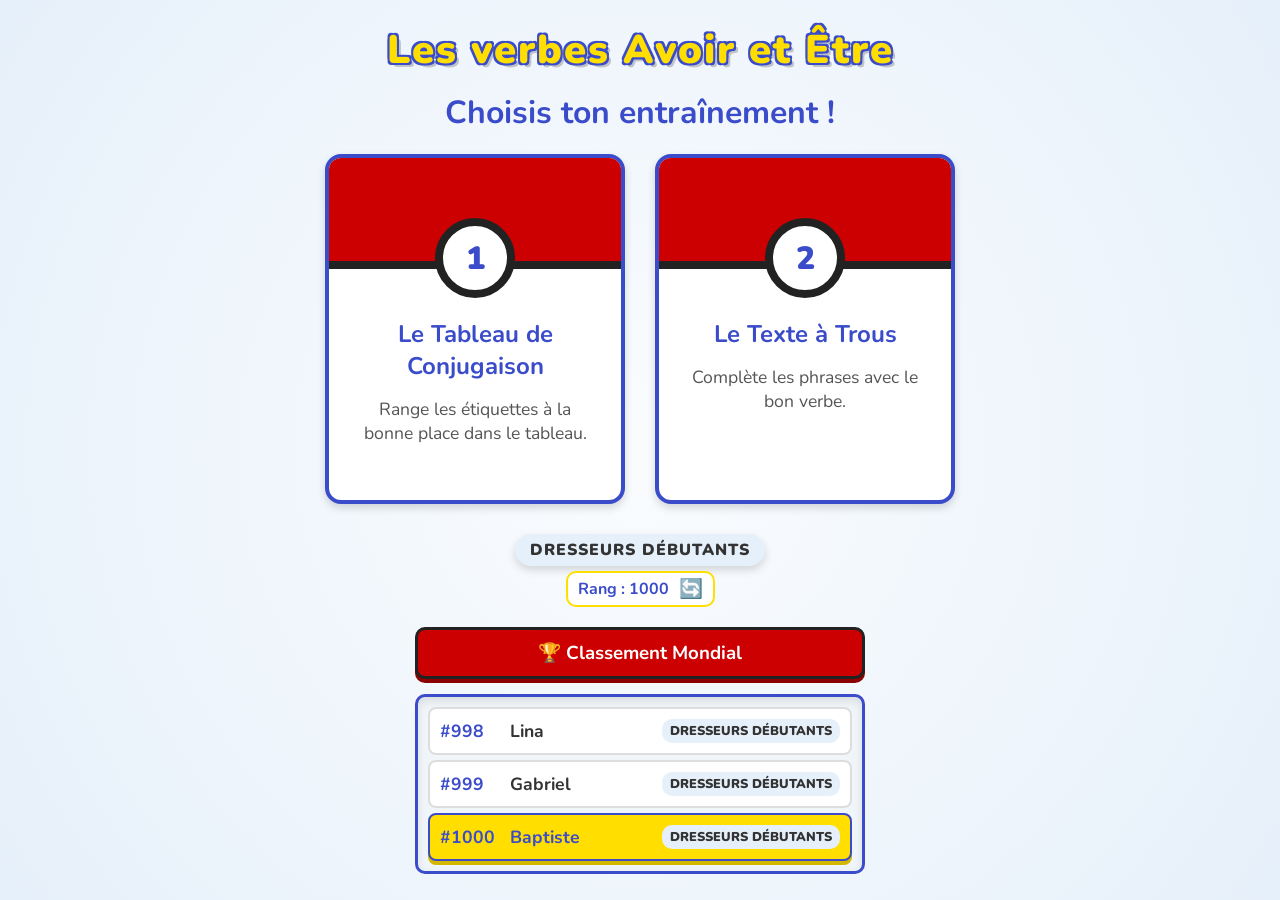
==== index.html @ 187c8673 "initialisation" ====
<!DOCTYPE html>
<html lang="fr">
<head>
    <meta charset="UTF-8">
    <meta name="viewport" content="width=device-width, initial-scale=1.0, maximum-scale=1.0, user-scalable=no">
    <title>Jeu Avoir et Être - Menu Principal</title>
    <!-- Google Fonts -->
    <link rel="preconnect" href="https://fonts.googleapis.com">
    <link rel="preconnect" href="https://fonts.gstatic.com" crossorigin>
    <link href="https://fonts.googleapis.com/css2?family=Nunito:wght@400;700;900&display=swap" rel="stylesheet">
    <!-- CSS -->
    <link rel="stylesheet" href="css/style.css">
</head>
<body>
    <div id="app">
        <!-- HEADER -->
        <header>
            <h1 class="pokemon-title">Les verbes Avoir et Être</h1>
        </header>

        <!-- MENU PRINCIPAL -->
        <section id="menu" class="screen active">
            <h2>Choisis ton entraînement !</h2>
            <div class="menu-cards">
                <div class="card" onclick="window.location.href='exercice1.html'">
                    <div class="card-icon">1</div>
                    <h3>Le Tableau de Conjugaison</h3>
                    <p>Range les étiquettes à la bonne place dans le tableau.</p>
                </div>
                <div class="card" onclick="window.location.href='exercice2.html'">
                    <div class="card-icon">2</div>
                    <h3>Le Texte à Trous</h3>
                    <p>Complète les phrases avec le bon verbe.</p>
                </div>
            </div>
            
            <div id="rank-badge" class="rank-badge home-badge"></div>
            
            <div class="home-leaderboard-wrapper">
                <h3>🏆 Classement Mondial</h3>
                <div class="leaderboard-container" style="height: auto; margin-bottom: 0;">
                    <div class="leaderboard-list" id="home-leaderboard">
                        <!-- Loaded via JS -->
                    </div>
                </div>
            </div>
        </section>
    </div>

    <!-- JS -->
    <script src="js/shared.js"></script>
</body>
</html>
---- css/style.css ----
:root {
    --poke-red: #CC0000;
    --poke-yellow: #FFDE00;
    --poke-blue: #3B4CCA;
    --bg-color: #E6F0FA;
    --text-color: #333333;
    --white: #FFFFFF;
    --shadow: 0 4px 8px rgba(0, 0, 0, 0.15);
    --border-radius: 16px;
    --error-color: #FF4A4A;
    --success-color: #4CAF50;
}

* {
    box-sizing: border-box;
    margin: 0;
    padding: 0;
    user-select: none; /* Prevent text selection while dragging */
    -webkit-user-select: none;
}

body {
    font-family: 'Nunito', sans-serif;
    background-color: var(--bg-color);
    background-image: radial-gradient(circle at 50% 50%, rgba(255, 255, 255, 0.8) 0%, rgba(230, 240, 250, 0.8) 100%);
    color: var(--text-color);
    min-height: 100vh;
    overflow-y: auto;
    overflow-x: hidden; /* Allow vertical scroll if needed */
    display: flex;
    justify-content: center;
    align-items: center;
}

#app {
    width: 100%;
    max-width: 1024px;
    min-height: 100vh;
    height: auto;
    display: flex;
    flex-direction: column;
    padding: 20px;
    position: relative;
}

/* HEADER */
header {
    position: relative;
    display: flex;
    justify-content: center;
    align-items: center;
    margin-bottom: 5px;
    min-height: 60px;
}

.pokemon-title {
    text-align: center;
    font-size: 2.5rem;
    font-weight: 900;
    color: var(--poke-yellow);
    text-shadow: 2px 2px 0 var(--poke-blue), -2px -2px 0 var(--poke-blue), 2px -2px 0 var(--poke-blue), -2px 2px 0 var(--poke-blue), 4px 4px 0px rgba(0,0,0,0.2);
    letter-spacing: 2px;
}

button {
    font-family: 'Nunito', sans-serif;
    font-weight: 700;
    font-size: 1.2rem;
    padding: 10px 20px;
    border: none;
    border-radius: 50px;
    cursor: pointer;
    box-shadow: var(--shadow);
    transition: transform 0.1s, box-shadow 0.1s;
}

button:active {
    transform: scale(0.95);
    box-shadow: 0 2px 4px rgba(0,0,0,0.2);
}

#btn-home {
    position: absolute;
    left: 0;
    background-color: var(--white);
    color: var(--poke-blue);
    border: 2px solid var(--poke-blue);
}

.hidden {
    display: none !important;
}

/* SCREENS */
.screen {
    flex: 1;
    display: none;
    flex-direction: column;
    animation: fadeIn 0.3s ease;
}

.screen.active {
    display: flex;
}

#menu {
    justify-content: center;
}

h2 {
    font-size: 2rem;
    color: var(--poke-blue);
    margin-bottom: 5px;
    text-align: center;
}

/* MENU CARDS */
.menu-cards {
    display: flex;
    gap: 30px;
    justify-content: center;
    align-items: center;
    margin-top: 15px;
}

.card {
    background: var(--white);
    width: 300px;
    height: 350px;
    border-radius: var(--border-radius);
    padding: 30px;
    text-align: center;
    box-shadow: var(--shadow);
    cursor: pointer;
    transition: transform 0.2s, box-shadow 0.2s;
    border: 4px solid var(--poke-blue);
    position: relative;
    overflow: hidden;
}

/* Pokéball header effect for cards */
.card::before {
    content: '';
    position: absolute;
    top: 0;
    left: 0;
    width: 100%;
    height: 30%;
    background-color: var(--poke-red);
    z-index: 0;
}
.card::after {
    content: '';
    position: absolute;
    top: 30%;
    left: 0;
    width: 100%;
    height: 8px;
    background-color: #222;
    z-index: 0;
}

.card > * {
    position: relative;
    z-index: 1;
}

.card:hover {
    transform: translateY(-10px);
    box-shadow: 0 8px 16px rgba(0, 0, 0, 0.2);
}

.card-icon {
    width: 80px;
    height: 80px;
    background: var(--white);
    border: 8px solid #222;
    border-radius: 50%;
    margin: 30px auto 20px;
    display: flex;
    justify-content: center;
    align-items: center;
    font-size: 2rem;
    font-weight: 900;
    color: var(--poke-blue);
}

.card h3 {
    font-size: 1.5rem;
    margin-bottom: 15px;
    color: var(--poke-blue);
}

.card p {
    font-size: 1.1rem;
    color: #555;
}

/* EXERCICE 1 - TABLEAU */
.table-container {
    display: flex;
    gap: 20px;
    justify-content: center;
    flex: 1;
    min-height: 0;
}

.column {
    background: var(--white);
    border-radius: var(--border-radius);
    box-shadow: var(--shadow);
    flex: 1;
    padding: 15px;
    display: flex;
    flex-direction: column;
    border: 3px solid var(--poke-blue);
}

.col-title {
    text-align: center;
    font-size: 1.5rem;
    margin-bottom: 10px;
    padding: 5px;
    border-radius: 10px;
    color: white;
}

.col-title.avoir { background-color: var(--poke-blue); }
.col-title.etre { background-color: var(--poke-red); }

.rows {
    display: flex;
    flex-direction: column;
    gap: 8px;
    flex: 1;
    overflow-y: auto;
}

.row {
    display: flex;
    align-items: center;
    gap: 10px;
    font-size: 1.3rem;
    font-weight: bold;
}

.pronoun {
    width: 80px;
    text-align: right;
    color: #444;
}

.dropzone {
    flex: 1;
    min-height: 45px;
    background-color: #f0f5fa;
    border: 3px dashed #b0c4de;
    border-radius: 10px;
    display: flex;
    justify-content: center;
    align-items: center;
    transition: background-color 0.2s;
}

.dropzone.active-hover {
    background-color: #d0e4ff;
    border-color: var(--poke-blue);
}

/* LABELS & DRAGGING */
.label {
    background-color: var(--poke-yellow);
    color: #222;
    padding: 6px 15px;
    font-size: 1.3rem;
    font-weight: 800;
    border-radius: 8px;
    box-shadow: 0 4px 0 #d4b800, 0 5px 5px rgba(0,0,0,0.2);
    cursor: grab;
    touch-action: none; /* Crucial for pointer events */
    border: 2px solid #222;
    display: inline-flex;
    justify-content: center;
    align-items: center;
    transition: transform 0.1s;
}

.label:active {
    cursor: grabbing;
}

.label.dragging {
    position: fixed; /* ou absolute selon la logique JS */
    z-index: 1000;
    pointer-events: none; /* Let pointer events pass through to dropzone */
    transform: scale(1.1);
    box-shadow: 0 10px 20px rgba(0,0,0,0.3);
}

.bank-container {
    margin-top: 15px;
    background: var(--white);
    border-radius: var(--border-radius);
    padding: 10px;
    box-shadow: var(--shadow);
    border: 3px solid #222;
}

.bank-container h3 {
    margin-bottom: 10px;
    color: #555;
}

.bank {
    display: flex;
    flex-wrap: wrap;
    gap: 15px;
    justify-content: center;
    min-height: 80px;
    border: none;
    background: transparent;
}

/* EXERCICE 2 - PHRASES */
.score-board {
    font-size: 1.5rem;
    font-weight: bold;
    color: var(--poke-blue);
    background: white;
    padding: 10px 20px;
    border-radius: 20px;
    align-self: center;
    margin-bottom: 20px;
    box-shadow: var(--shadow);
    border: 2px solid var(--poke-yellow);
}

.sentence-container {
    background: white;
    padding: 40px;
    border-radius: var(--border-radius);
    box-shadow: var(--shadow);
    font-size: 2rem;
    line-height: 1.8;
    text-align: center;
    border: 4px solid var(--poke-blue);
    flex: 1;
    display: flex;
    align-items: center;
    justify-content: center;
}

.inline-dropzone {
    display: inline-flex;
    width: 120px;
    height: 60px;
    vertical-align: middle;
    margin: 0 10px;
}

/* ANIMATIONS */
@keyframes fadeIn {
    from { opacity: 0; transform: translateY(10px); }
    to { opacity: 1; transform: translateY(0); }
}

@keyframes shake {
    0%, 100% { transform: translateX(0); }
    20%, 60% { transform: translateX(-10px); }
    40%, 80% { transform: translateX(10px); }
}

.error-shake {
    animation: shake 0.4s ease-in-out;
    background-color: var(--error-color) !important;
    color: white !important;
    box-shadow: 0 4px 0 #cc0000 !important;
}

.success-drop {
    background-color: var(--success-color) !important;
    color: white !important;
    box-shadow: 0 4px 0 #388e3c !important;
    pointer-events: none; /* can't drag it anymore */
}

/* MODAL */
.modal {
    position: fixed;
    top: 0; left: 0; right: 0; bottom: 0;
    background: rgba(0,0,0,0.7);
    display: flex;
    justify-content: center;
    align-items: center;
    z-index: 2000;
}

.modal-content {
    background: white;
    padding: 40px;
    border-radius: 20px;
    text-align: center;
    box-shadow: 0 10px 30px rgba(0,0,0,0.5);
    border: 5px solid var(--poke-yellow);
    max-width: 500px;
    animation: fadeIn 0.3s;
}

.modal-content h2 {
    font-size: 2.5rem;
    color: var(--poke-blue);
}

.modal-content p {
    font-size: 1.5rem;
    margin-bottom: 30px;
}

.modal-buttons {
    display: flex;
    gap: 20px;
    justify-content: center;
}

.btn-primary {
    background-color: var(--poke-blue);
    color: white;
}

.btn-secondary {
    background-color: var(--poke-yellow);
    color: #222;
}

/* RANK BADGE */
.rank-badge {
    position: absolute;
    top: 5px;
    right: 0;
    display: flex;
    flex-direction: column;
    align-items: flex-end;
    gap: 5px;
    z-index: 10;
}

.home-badge {
    position: static;
    align-items: center;
    margin-top: 30px;
}

.league-name {
    padding: 5px 15px;
    border-radius: 20px;
    font-weight: 900;
    font-size: 1rem;
    box-shadow: var(--shadow);
    text-transform: uppercase;
    letter-spacing: 1px;
}

.rank-number {
    font-weight: bold;
    font-size: 1rem;
    color: var(--poke-blue);
    background: white;
    padding: 3px 10px;
    border-radius: 10px;
    border: 2px solid var(--poke-yellow);
    display: flex;
    align-items: center;
    gap: 10px;
}

.reset-btn {
    cursor: pointer;
    font-size: 1.2rem;
    transition: transform 0.2s;
}

.reset-btn:hover {
    transform: rotate(45deg);
}

/* EXERCISE HEADER */
.exercise-header {
    position: relative;
    display: flex;
    justify-content: center;
    align-items: center;
    margin-bottom: 20px;
    min-height: 60px;
}

.exercise-title {
    font-size: 2rem;
    color: var(--poke-blue);
    margin: 0;
}

/* LEADERBOARD ANIMATION */
.home-leaderboard-wrapper {
    width: 100%;
    max-width: 450px;
    margin: 20px auto 0;
}

.home-leaderboard-wrapper h3 {
    text-align: center;
    color: white;
    background-color: var(--poke-red);
    margin-bottom: 15px;
    padding: 10px;
    border-radius: 10px;
    border: 3px solid #222;
    box-shadow: 0 4px 0 #8b0000;
}

.leaderboard-container {
    background: #f0f5fa;
    border: 3px solid var(--poke-blue);
    border-radius: 10px;
    padding: 10px;
    margin-bottom: 20px;
    height: 180px;
    overflow: hidden;
    position: relative;
    box-shadow: inset 0 4px 8px rgba(0,0,0,0.1);
}

.leaderboard-list {
    display: flex;
    flex-direction: column;
    gap: 5px;
    transition: transform 1.5s cubic-bezier(0.25, 1, 0.5, 1);
}

.leaderboard-item {
    display: grid;
    grid-template-columns: 60px 1fr auto;
    align-items: center;
    gap: 10px;
    padding: 10px;
    background: white;
    border-radius: 8px;
    font-size: 1.1rem;
    font-weight: bold;
    border: 2px solid #ddd;
}

.item-rank { color: var(--poke-blue); }
.item-name { text-align: left; }
.item-league {
    font-size: 0.8rem;
    padding: 3px 8px;
    border-radius: 10px;
    color: white;
    text-transform: uppercase;
    font-weight: 900;
}

.leaderboard-item.is-baptiste {
    background: var(--poke-yellow);
    border-color: var(--poke-blue);
    color: var(--poke-blue);
    box-shadow: 0 4px 0 #d4b800;
}

/* RESPONSIVE TABLET / MOBILE */
@media (max-width: 768px) {
    .pokemon-title { font-size: 1.8rem; }
    h2 { font-size: 1.5rem; }
    .col-title { font-size: 1.4rem; }
    .row { font-size: 1.2rem; }
    .label { font-size: 1.2rem; padding: 8px 15px; }
    .sentence-container { font-size: 1.5rem; padding: 20px; }
    .inline-dropzone { width: 100px; height: 50px; }
}
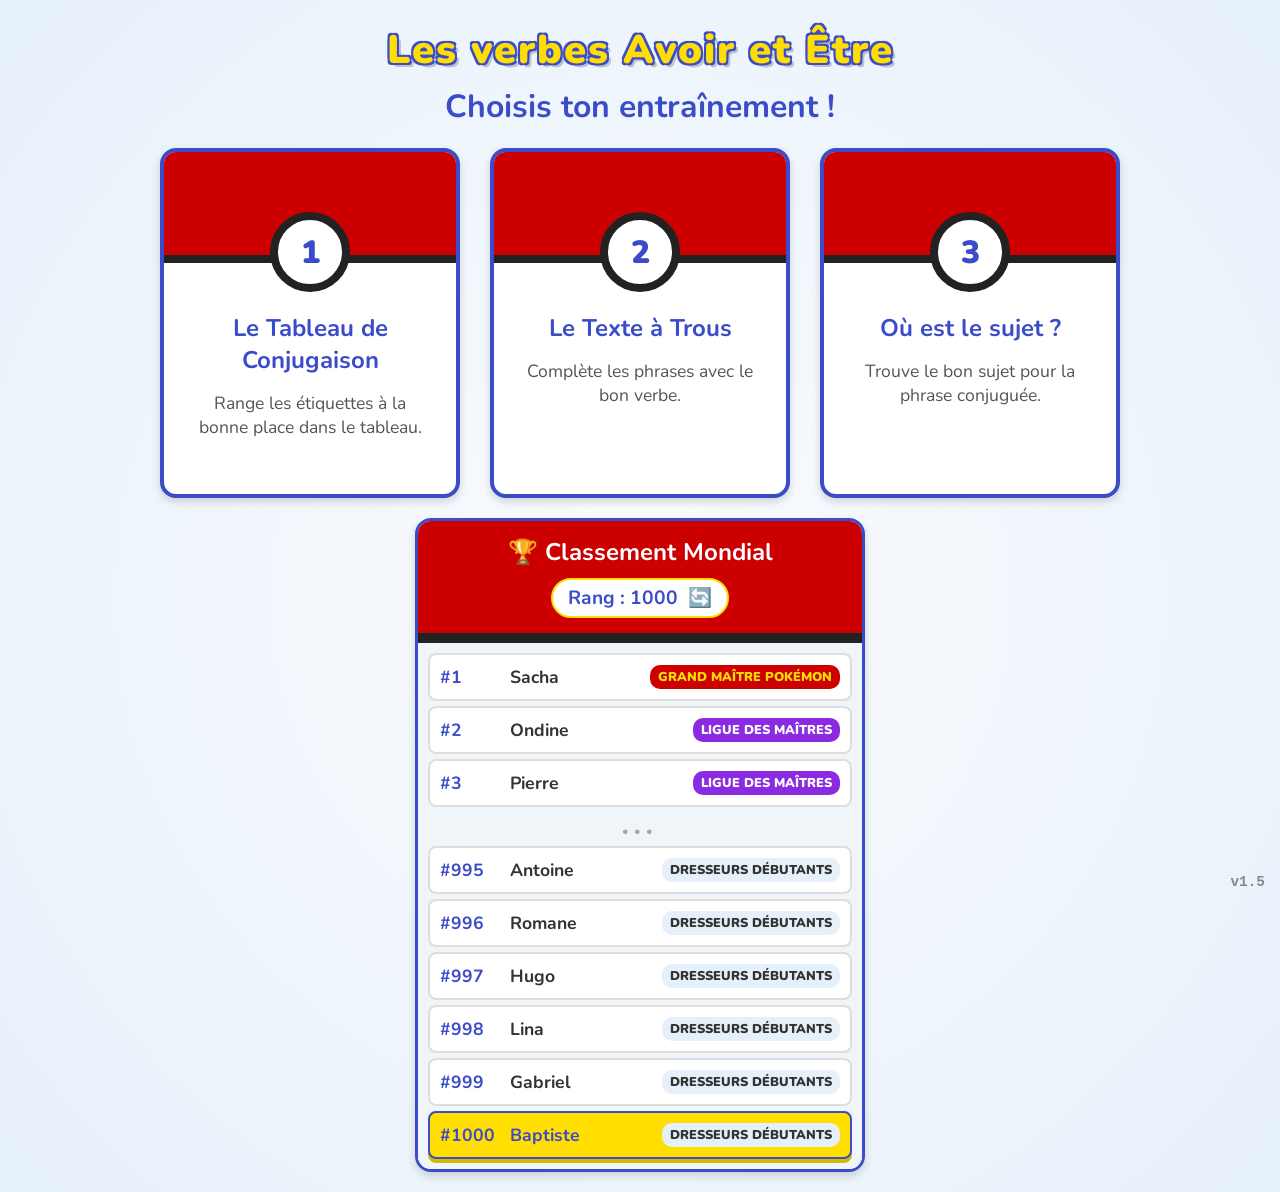
==== commit 33cffff1: "v1.5" ====
--- a/index.html
+++ b/index.html
@@ -32,19 +32,29 @@
                     <h3>Le Texte à Trous</h3>
                     <p>Complète les phrases avec le bon verbe.</p>
                 </div>
+                <div class="card" onclick="window.location.href='exercice3.html'">
+                    <div class="card-icon">3</div>
+                    <h3>Où est le sujet ?</h3>
+                    <p>Trouve le bon sujet pour la phrase conjuguée.</p>
+                </div>
             </div>
             
-            <div id="rank-badge" class="rank-badge home-badge"></div>
-            
-            <div class="home-leaderboard-wrapper">
-                <h3>🏆 Classement Mondial</h3>
-                <div class="leaderboard-container" style="height: auto; margin-bottom: 0;">
+            <div class="leaderboard-card">
+                <div class="leaderboard-card-header">
+                    <h3>🏆 Classement Mondial</h3>
+                    <div id="home-rank-display" class="home-rank-info">
+                        <!-- Populated via JS -->
+                    </div>
+                </div>
+                <div class="leaderboard-container" style="height: auto; margin-bottom: 0; border: none; border-radius: 0; box-shadow: none;">
                     <div class="leaderboard-list" id="home-leaderboard">
                         <!-- Loaded via JS -->
                     </div>
                 </div>
             </div>
         </section>
+        
+        <div class="version-number">v1.5</div>
     </div>
 
     <!-- JS -->
--- a/css/style.css
+++ b/css/style.css
@@ -117,6 +117,7 @@
 /* MENU CARDS */
 .menu-cards {
     display: flex;
+    flex-wrap: wrap;
     gap: 30px;
     justify-content: center;
     align-items: center;
@@ -500,21 +501,45 @@
 }
 
 /* LEADERBOARD ANIMATION */
-.home-leaderboard-wrapper {
+/* LEADERBOARD CARD (HOME) */
+.leaderboard-card {
+    background: var(--white);
     width: 100%;
     max-width: 450px;
     margin: 20px auto 0;
-}
-
-.home-leaderboard-wrapper h3 {
+    border-radius: var(--border-radius);
+    box-shadow: var(--shadow);
+    border: 3px solid var(--poke-blue);
+    overflow: hidden;
+}
+
+.leaderboard-card-header {
+    background-color: var(--poke-red);
+    padding: 15px;
     text-align: center;
     color: white;
-    background-color: var(--poke-red);
-    margin-bottom: 15px;
-    padding: 10px;
-    border-radius: 10px;
-    border: 3px solid #222;
-    box-shadow: 0 4px 0 #8b0000;
+    border-bottom: 10px solid #222;
+}
+
+.leaderboard-card-header h3 {
+    margin: 0;
+    font-size: 1.5rem;
+    color: white;
+}
+
+.home-rank-info {
+    margin-top: 10px;
+    font-size: 1.2rem;
+    font-weight: bold;
+    display: inline-flex;
+    justify-content: center;
+    align-items: center;
+    gap: 10px;
+    background: white;
+    color: var(--poke-blue);
+    padding: 5px 15px;
+    border-radius: 20px;
+    border: 2px solid var(--poke-yellow);
 }
 
 .leaderboard-container {
@@ -523,8 +548,7 @@
     border-radius: 10px;
     padding: 10px;
     margin-bottom: 20px;
-    height: 180px;
-    overflow: hidden;
+    height: auto;
     position: relative;
     box-shadow: inset 0 4px 8px rgba(0,0,0,0.1);
 }
@@ -533,7 +557,16 @@
     display: flex;
     flex-direction: column;
     gap: 5px;
-    transition: transform 1.5s cubic-bezier(0.25, 1, 0.5, 1);
+}
+
+.leaderboard-break {
+    text-align: center;
+    color: #aaa;
+    font-size: 1.5rem;
+    font-weight: 900;
+    letter-spacing: 5px;
+    padding: 5px 0;
+    line-height: 0.8;
 }
 
 .leaderboard-item {
@@ -569,6 +602,9 @@
 
 /* RESPONSIVE TABLET / MOBILE */
 @media (max-width: 768px) {
+    .item-rank { font-size: 1rem; }
+    .item-name { font-size: 1rem; }
+    .item-league { font-size: 0.7rem; }
     .pokemon-title { font-size: 1.8rem; }
     h2 { font-size: 1.5rem; }
     .col-title { font-size: 1.4rem; }
@@ -577,3 +613,14 @@
     .sentence-container { font-size: 1.5rem; padding: 20px; }
     .inline-dropzone { width: 100px; height: 50px; }
 }
+
+.version-number {
+    position: fixed;
+    bottom: 10px;
+    right: 15px;
+    font-size: 0.9rem;
+    color: #888;
+    font-family: monospace;
+    font-weight: bold;
+    z-index: 1000;
+}
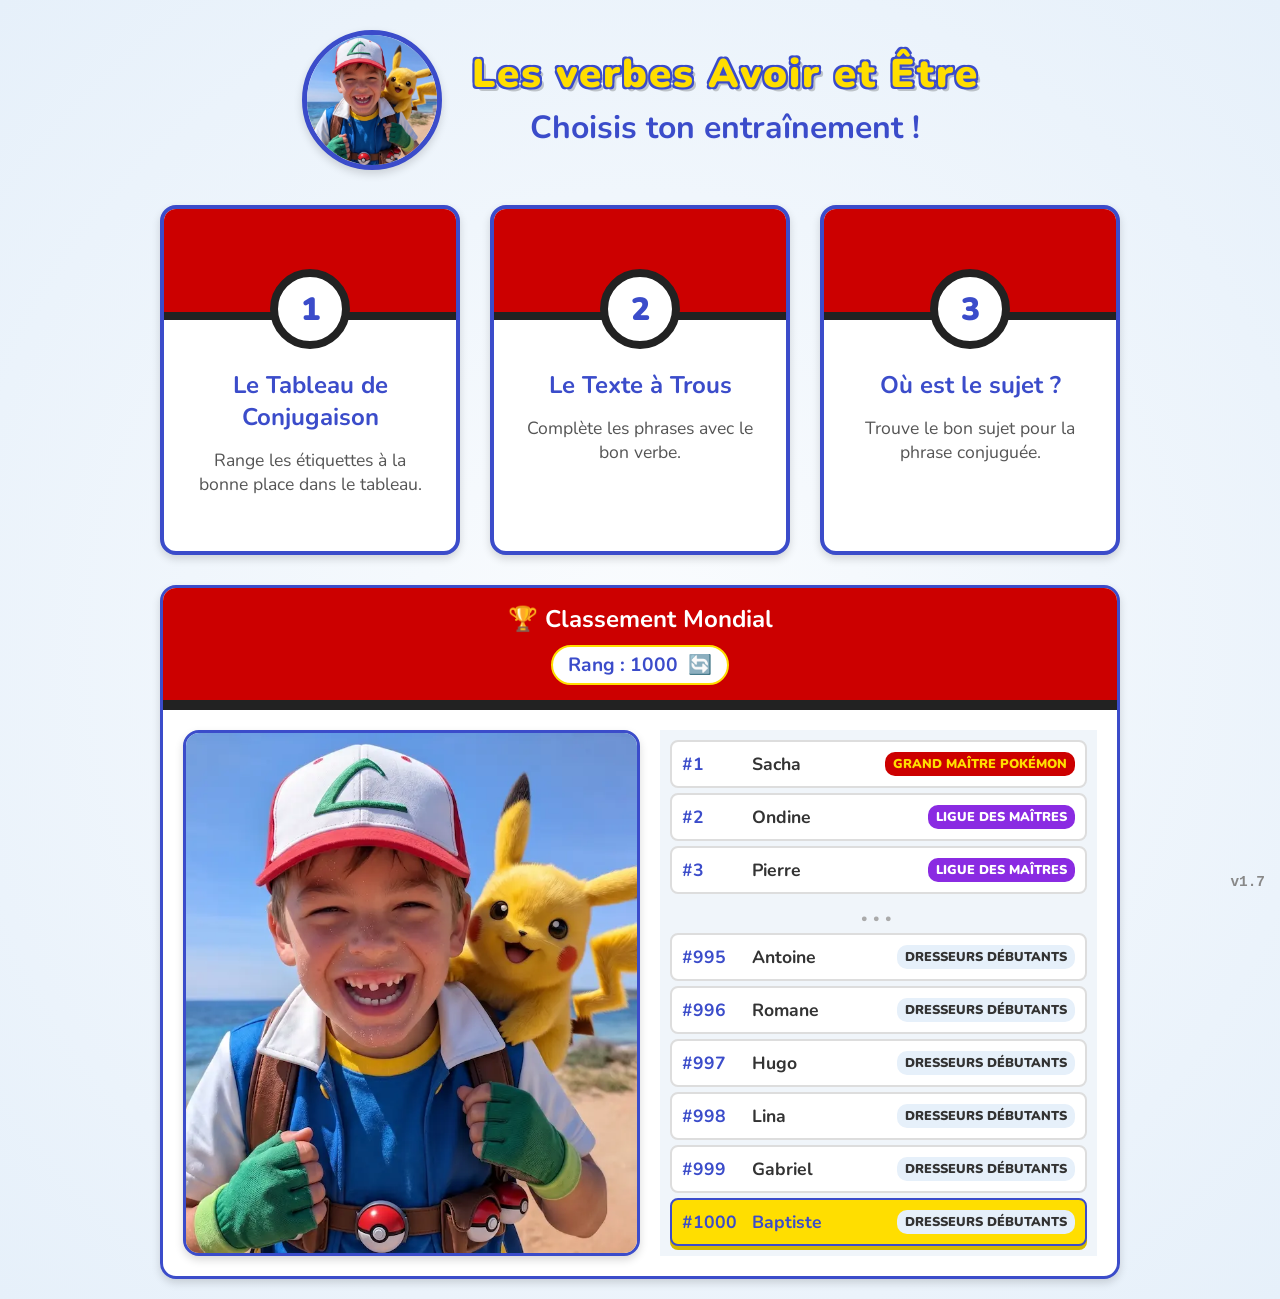
==== commit 8f623c9a: "v1.7" ====
--- a/index.html
+++ b/index.html
@@ -14,13 +14,16 @@
 <body>
     <div id="app">
         <!-- HEADER -->
-        <header>
-            <h1 class="pokemon-title">Les verbes Avoir et Être</h1>
+        <header class="home-header">
+            <img src="img/Pokébat.webp" class="header-avatar" alt="Pokébat">
+            <div class="header-titles">
+                <h1 class="pokemon-title">Les verbes Avoir et Être</h1>
+                <h2>Choisis ton entraînement !</h2>
+            </div>
         </header>
 
         <!-- MENU PRINCIPAL -->
         <section id="menu" class="screen active">
-            <h2>Choisis ton entraînement !</h2>
             <div class="menu-cards">
                 <div class="card" onclick="window.location.href='exercice1.html'">
                     <div class="card-icon">1</div>
@@ -39,22 +42,27 @@
                 </div>
             </div>
             
-            <div class="leaderboard-card">
-                <div class="leaderboard-card-header">
-                    <h3>🏆 Classement Mondial</h3>
-                    <div id="home-rank-display" class="home-rank-info">
-                        <!-- Populated via JS -->
+            <div class="home-leaderboard-section">
+                <div class="leaderboard-card" style="width: 100%;">
+                    <div class="leaderboard-card-header">
+                        <h3>🏆 Classement Mondial</h3>
+                        <div id="home-rank-display" class="home-rank-info">
+                            <!-- Populated via JS -->
+                        </div>
                     </div>
-                </div>
-                <div class="leaderboard-container" style="height: auto; margin-bottom: 0; border: none; border-radius: 0; box-shadow: none;">
-                    <div class="leaderboard-list" id="home-leaderboard">
-                        <!-- Loaded via JS -->
+                    <div class="leaderboard-card-content">
+                        <img src="img/Pokébat.webp" class="leaderboard-illustration" alt="Illustration Pokébat">
+                        <div class="leaderboard-container" style="height: auto; margin-bottom: 0; border: none; border-radius: 0; box-shadow: none;">
+                            <div class="leaderboard-list" id="home-leaderboard">
+                                <!-- Loaded via JS -->
+                            </div>
+                        </div>
                     </div>
                 </div>
             </div>
         </section>
         
-        <div class="version-number">v1.5</div>
+        <div class="version-number">v1.7</div>
     </div>
 
     <!-- JS -->
--- a/css/style.css
+++ b/css/style.css
@@ -34,7 +34,7 @@
 
 #app {
     width: 100%;
-    max-width: 1024px;
+    max-width: 1000px;
     min-height: 100vh;
     height: auto;
     display: flex;
@@ -51,6 +51,22 @@
     align-items: center;
     margin-bottom: 5px;
     min-height: 60px;
+}
+
+.home-header {
+    display: flex;
+    justify-content: center;
+    align-items: center;
+    gap: 30px;
+    margin-bottom: 20px;
+    padding-top: 10px;
+}
+
+.header-titles {
+    display: flex;
+    flex-direction: column;
+    align-items: center;
+    gap: 5px;
 }
 
 .pokemon-title {
@@ -60,6 +76,16 @@
     color: var(--poke-yellow);
     text-shadow: 2px 2px 0 var(--poke-blue), -2px -2px 0 var(--poke-blue), 2px -2px 0 var(--poke-blue), -2px 2px 0 var(--poke-blue), 4px 4px 0px rgba(0,0,0,0.2);
     letter-spacing: 2px;
+}
+
+.header-avatar {
+    width: 140px;
+    height: 140px;
+    border-radius: 50%;
+    object-fit: cover;
+    border: 5px solid var(--poke-blue);
+    background-color: var(--poke-yellow);
+    box-shadow: var(--shadow);
 }
 
 button {
@@ -126,7 +152,8 @@
 
 .card {
     background: var(--white);
-    width: 300px;
+    flex: 1;
+    min-width: 280px;
     height: 350px;
     border-radius: var(--border-radius);
     padding: 30px;
@@ -204,6 +231,22 @@
     justify-content: center;
     flex: 1;
     min-height: 0;
+}
+
+.exercise1-layout {
+    flex-direction: row !important;
+    align-items: stretch;
+    gap: 30px;
+}
+
+.exercise1-layout .table-container {
+    flex: 2;
+}
+
+.exercise1-layout .side-bank {
+    flex: 1;
+    margin-top: 0;
+    height: 100%;
 }
 
 .column {
@@ -338,14 +381,15 @@
 
 .sentence-container {
     background: white;
-    padding: 40px;
+    padding: 20px;
     border-radius: var(--border-radius);
     box-shadow: var(--shadow);
     font-size: 2rem;
     line-height: 1.8;
     text-align: center;
     border: 4px solid var(--poke-blue);
-    flex: 1;
+    height: 150px;
+    flex: none;
     display: flex;
     align-items: center;
     justify-content: center;
@@ -501,16 +545,42 @@
 }
 
 /* LEADERBOARD ANIMATION */
-/* LEADERBOARD CARD (HOME) */
+/* LEADERBOARD SECTION (HOME) */
+.home-leaderboard-section {
+    display: flex;
+    justify-content: center;
+    width: 100%;
+    margin: 30px auto 0;
+}
+
 .leaderboard-card {
     background: var(--white);
     width: 100%;
-    max-width: 450px;
-    margin: 20px auto 0;
     border-radius: var(--border-radius);
     box-shadow: var(--shadow);
     border: 3px solid var(--poke-blue);
     overflow: hidden;
+}
+
+.leaderboard-card-content {
+    display: flex;
+    gap: 20px;
+    padding: 20px;
+    align-items: stretch;
+}
+
+.leaderboard-card-content > .leaderboard-illustration,
+.leaderboard-card-content > .leaderboard-container {
+    flex: 1;
+    width: 50%;
+}
+
+.leaderboard-illustration {
+    object-fit: cover;
+    border-radius: var(--border-radius);
+    border: 3px solid var(--poke-blue);
+    box-shadow: var(--shadow);
+    background: white;
 }
 
 .leaderboard-card-header {
@@ -602,6 +672,32 @@
 
 /* RESPONSIVE TABLET / MOBILE */
 @media (max-width: 768px) {
+    .exercise1-layout {
+        flex-direction: column !important;
+    }
+    .home-header {
+        flex-direction: column;
+        gap: 15px;
+    }
+    .header-avatar {
+        width: 100px;
+        height: 100px;
+    }
+    .home-leaderboard-section {
+        flex-direction: column;
+        align-items: center;
+    }
+    .leaderboard-card-content {
+        flex-direction: column;
+    }
+    .leaderboard-card-content > .leaderboard-illustration,
+    .leaderboard-card-content > .leaderboard-container {
+        width: 100%;
+    }
+    .leaderboard-illustration {
+        width: 100%;
+        max-width: 300px;
+    }
     .item-rank { font-size: 1rem; }
     .item-name { font-size: 1rem; }
     .item-league { font-size: 0.7rem; }
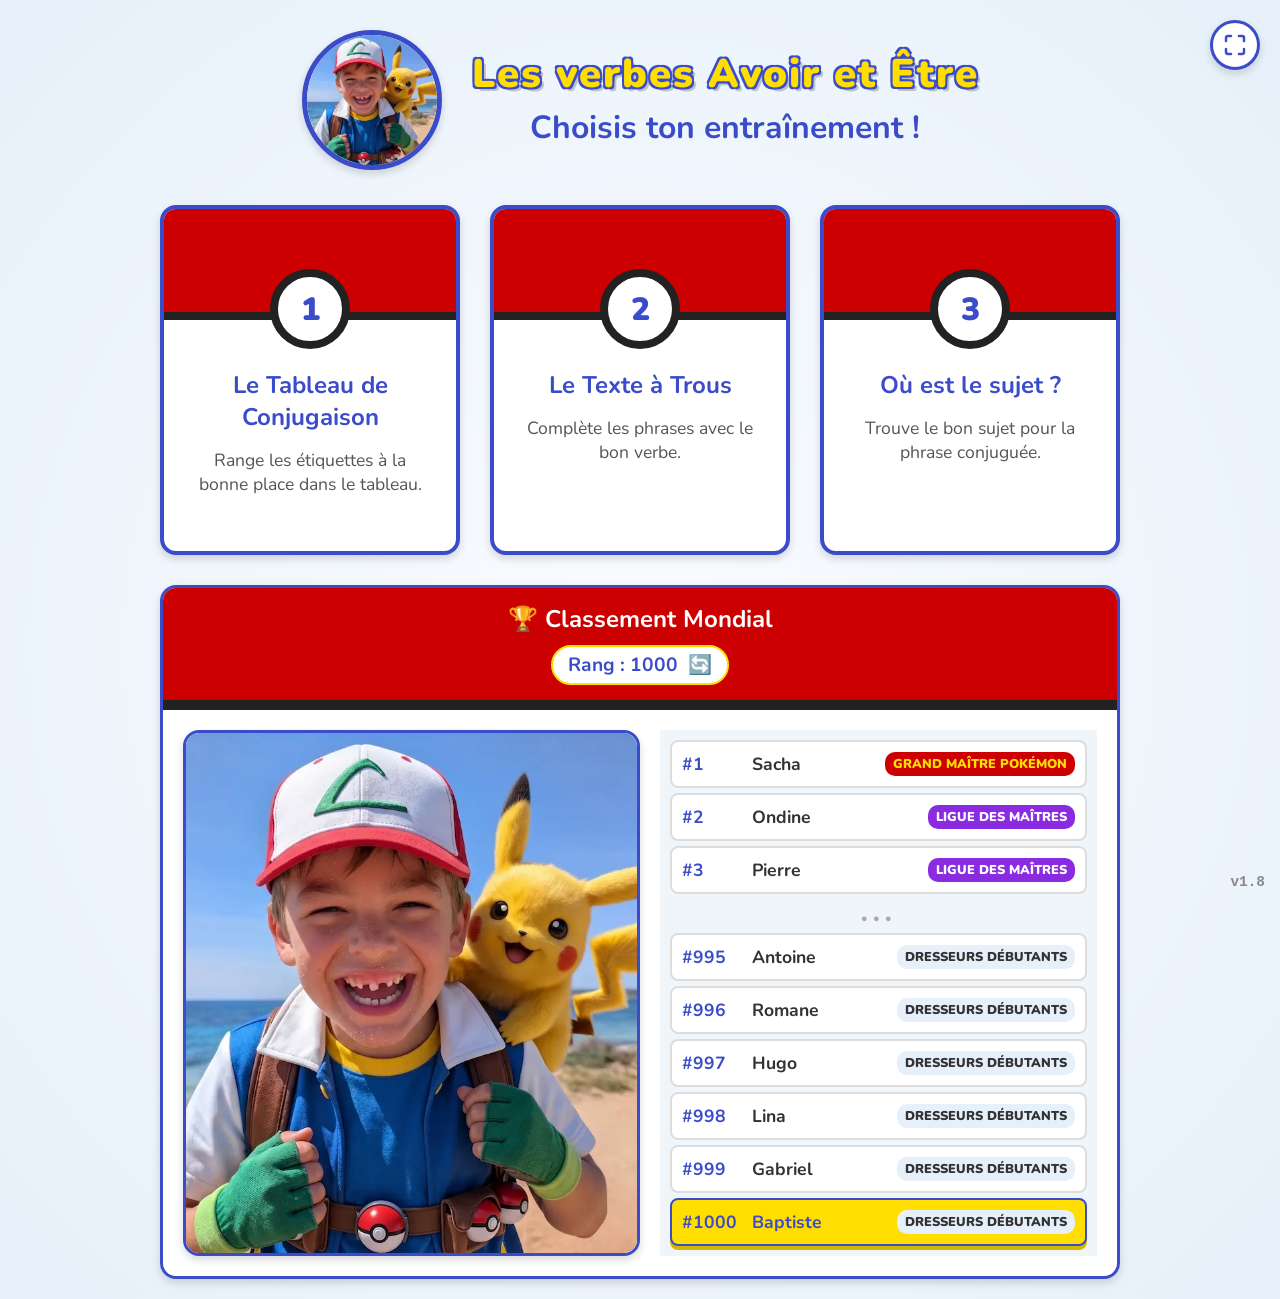
==== commit b592d740: "v1.8" ====
--- a/index.html
+++ b/index.html
@@ -62,7 +62,7 @@
             </div>
         </section>
         
-        <div class="version-number">v1.7</div>
+        <div class="version-number">v1.8</div>
     </div>
 
     <!-- JS -->
--- a/css/style.css
+++ b/css/style.css
@@ -111,6 +111,36 @@
     background-color: var(--white);
     color: var(--poke-blue);
     border: 2px solid var(--poke-blue);
+}
+
+/* FULLSCREEN BUTTON */
+.btn-fullscreen {
+    position: fixed;
+    top: 20px;
+    right: 20px;
+    width: 50px;
+    height: 50px;
+    border-radius: 50%;
+    background-color: var(--white);
+    color: var(--poke-blue);
+    border: 3px solid var(--poke-blue);
+    box-shadow: var(--shadow);
+    display: flex;
+    justify-content: center;
+    align-items: center;
+    cursor: pointer;
+    z-index: 1000;
+    transition: transform 0.2s, background-color 0.2s;
+    padding: 0;
+}
+
+.btn-fullscreen:hover {
+    background-color: #f0f5fa;
+    transform: scale(1.1);
+}
+
+.btn-fullscreen svg {
+    pointer-events: none;
 }
 
 .hidden {
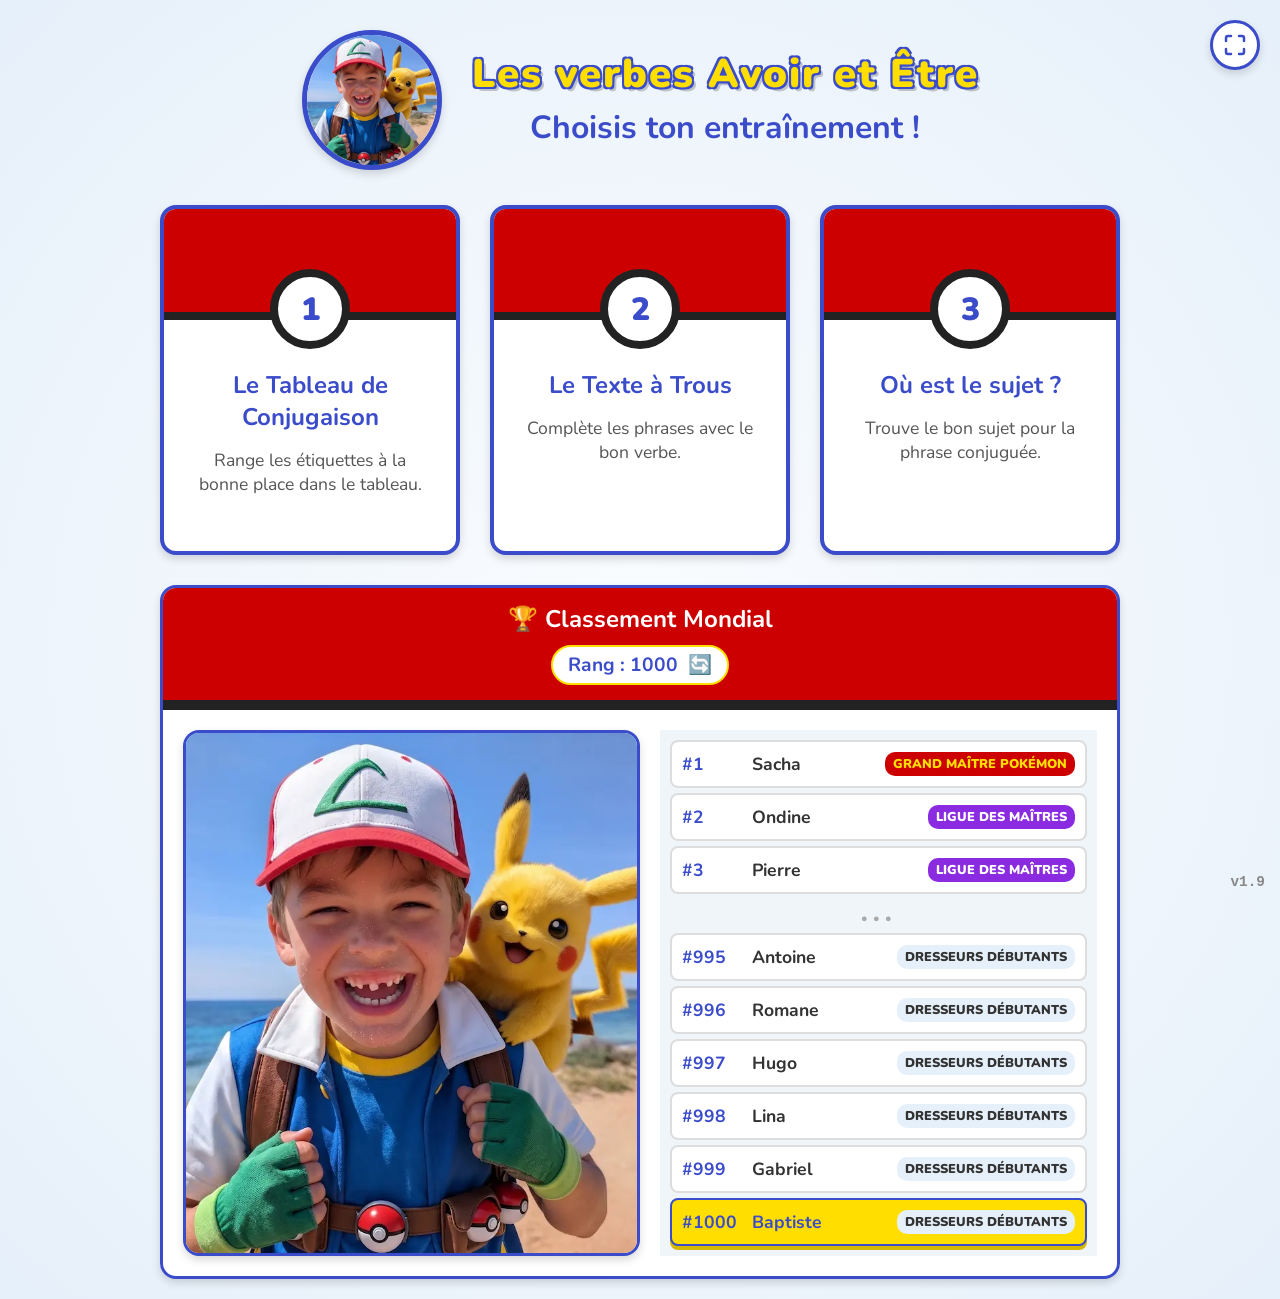
==== commit 228f277d: "v1.9" ====
--- a/index.html
+++ b/index.html
@@ -62,7 +62,7 @@
             </div>
         </section>
         
-        <div class="version-number">v1.8</div>
+        <div class="version-number">v1.9</div>
     </div>
 
     <!-- JS -->
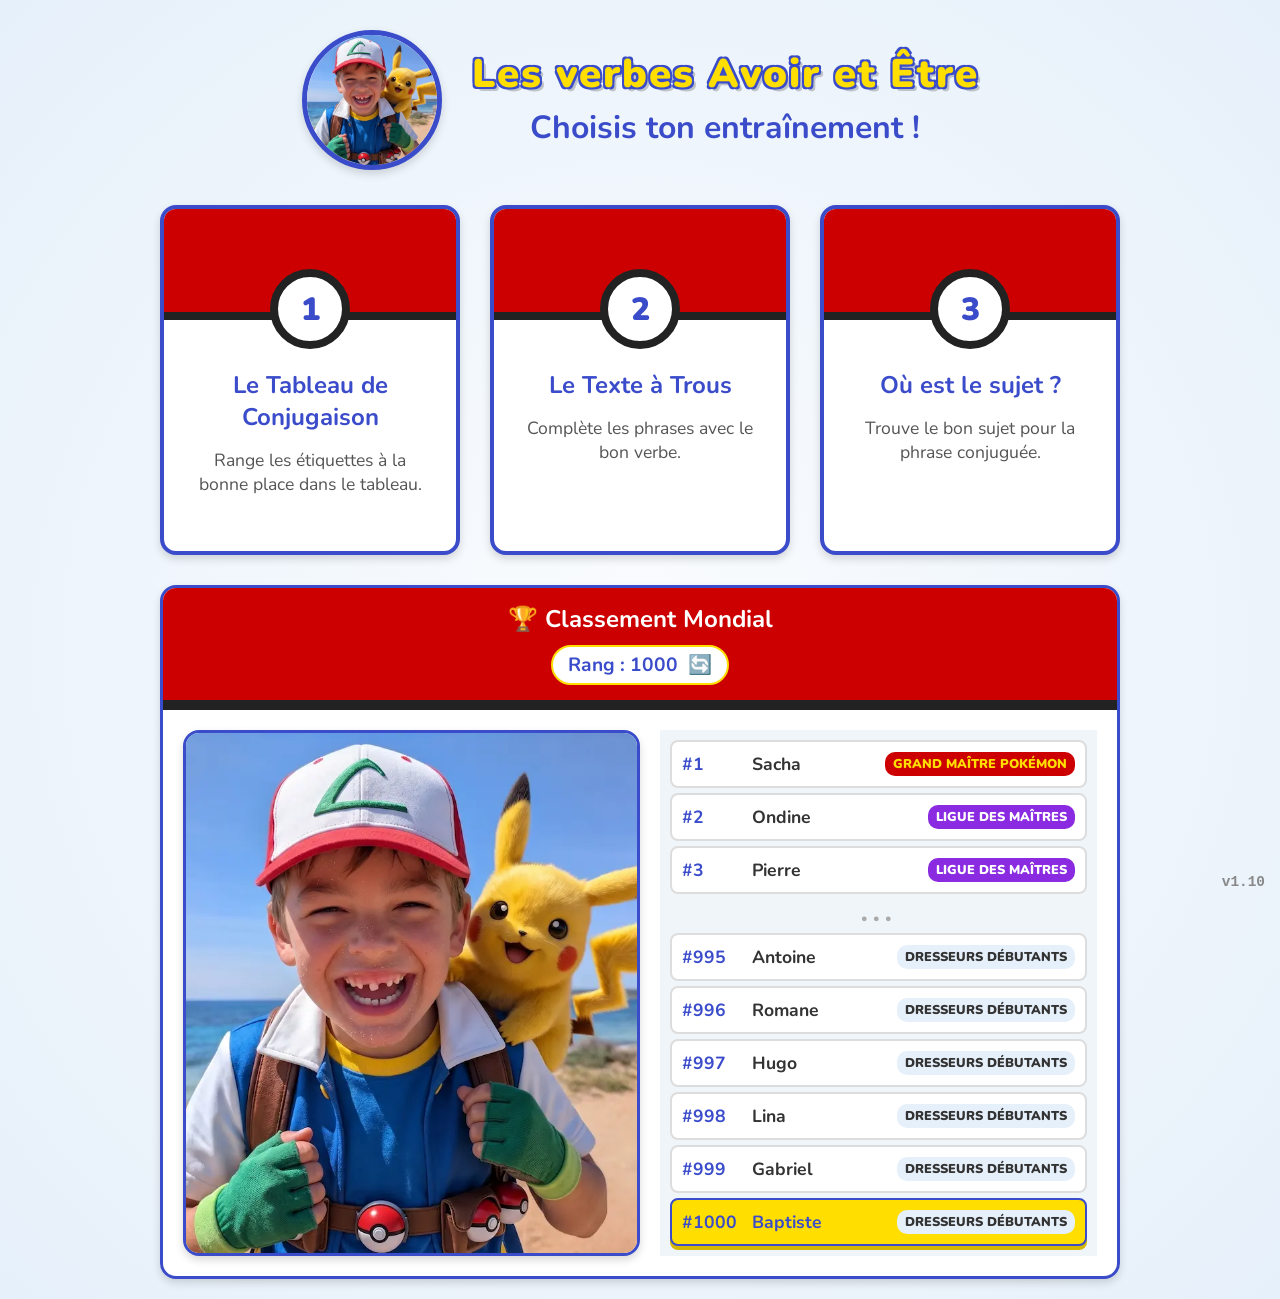
==== commit 5cd6fa8e: "v1.10" ====
--- a/index.html
+++ b/index.html
@@ -62,7 +62,7 @@
             </div>
         </section>
         
-        <div class="version-number">v1.9</div>
+        <div class="version-number">v1.10</div>
     </div>
 
     <!-- JS -->
--- a/css/style.css
+++ b/css/style.css
@@ -111,36 +111,6 @@
     background-color: var(--white);
     color: var(--poke-blue);
     border: 2px solid var(--poke-blue);
-}
-
-/* FULLSCREEN BUTTON */
-.btn-fullscreen {
-    position: fixed;
-    top: 20px;
-    right: 20px;
-    width: 50px;
-    height: 50px;
-    border-radius: 50%;
-    background-color: var(--white);
-    color: var(--poke-blue);
-    border: 3px solid var(--poke-blue);
-    box-shadow: var(--shadow);
-    display: flex;
-    justify-content: center;
-    align-items: center;
-    cursor: pointer;
-    z-index: 1000;
-    transition: transform 0.2s, background-color 0.2s;
-    padding: 0;
-}
-
-.btn-fullscreen:hover {
-    background-color: #f0f5fa;
-    transform: scale(1.1);
-}
-
-.btn-fullscreen svg {
-    pointer-events: none;
 }
 
 .hidden {
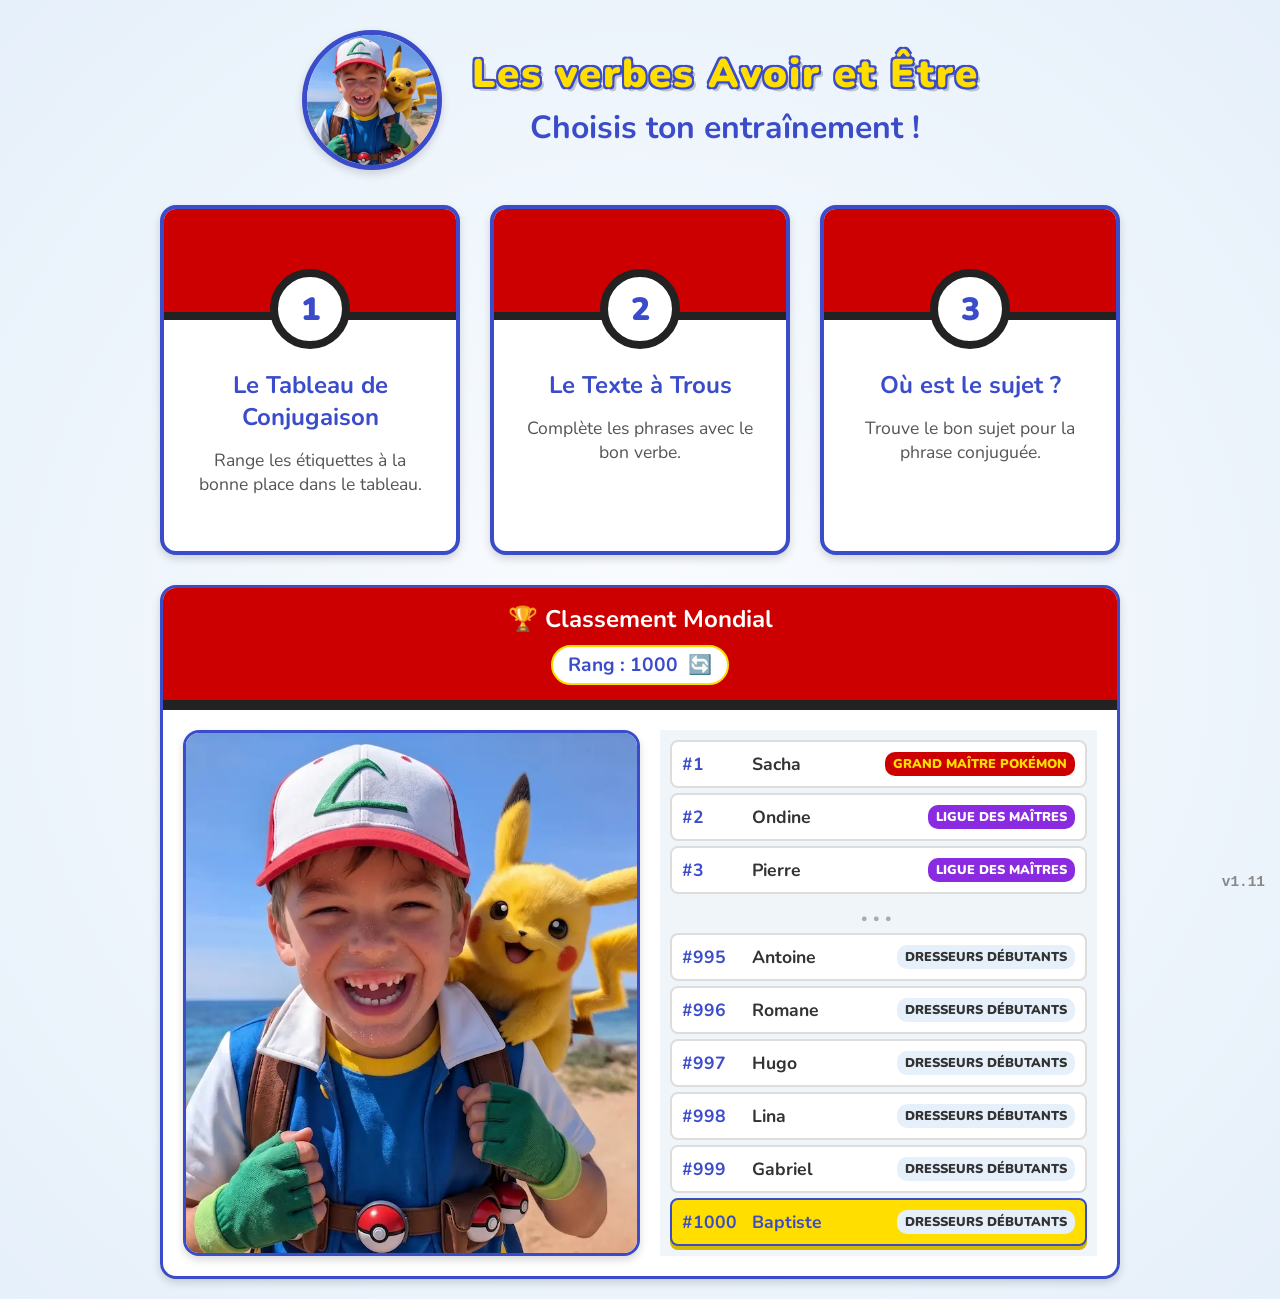
==== commit 60fb6ec3: "v1.11" ====
--- a/index.html
+++ b/index.html
@@ -62,7 +62,7 @@
             </div>
         </section>
         
-        <div class="version-number">v1.10</div>
+        <div class="version-number">v1.11</div>
     </div>
 
     <!-- JS -->
--- a/css/style.css
+++ b/css/style.css
@@ -420,6 +420,7 @@
     background-color: var(--error-color) !important;
     color: white !important;
     box-shadow: 0 4px 0 #cc0000 !important;
+    pointer-events: none;
 }
 
 .success-drop {
